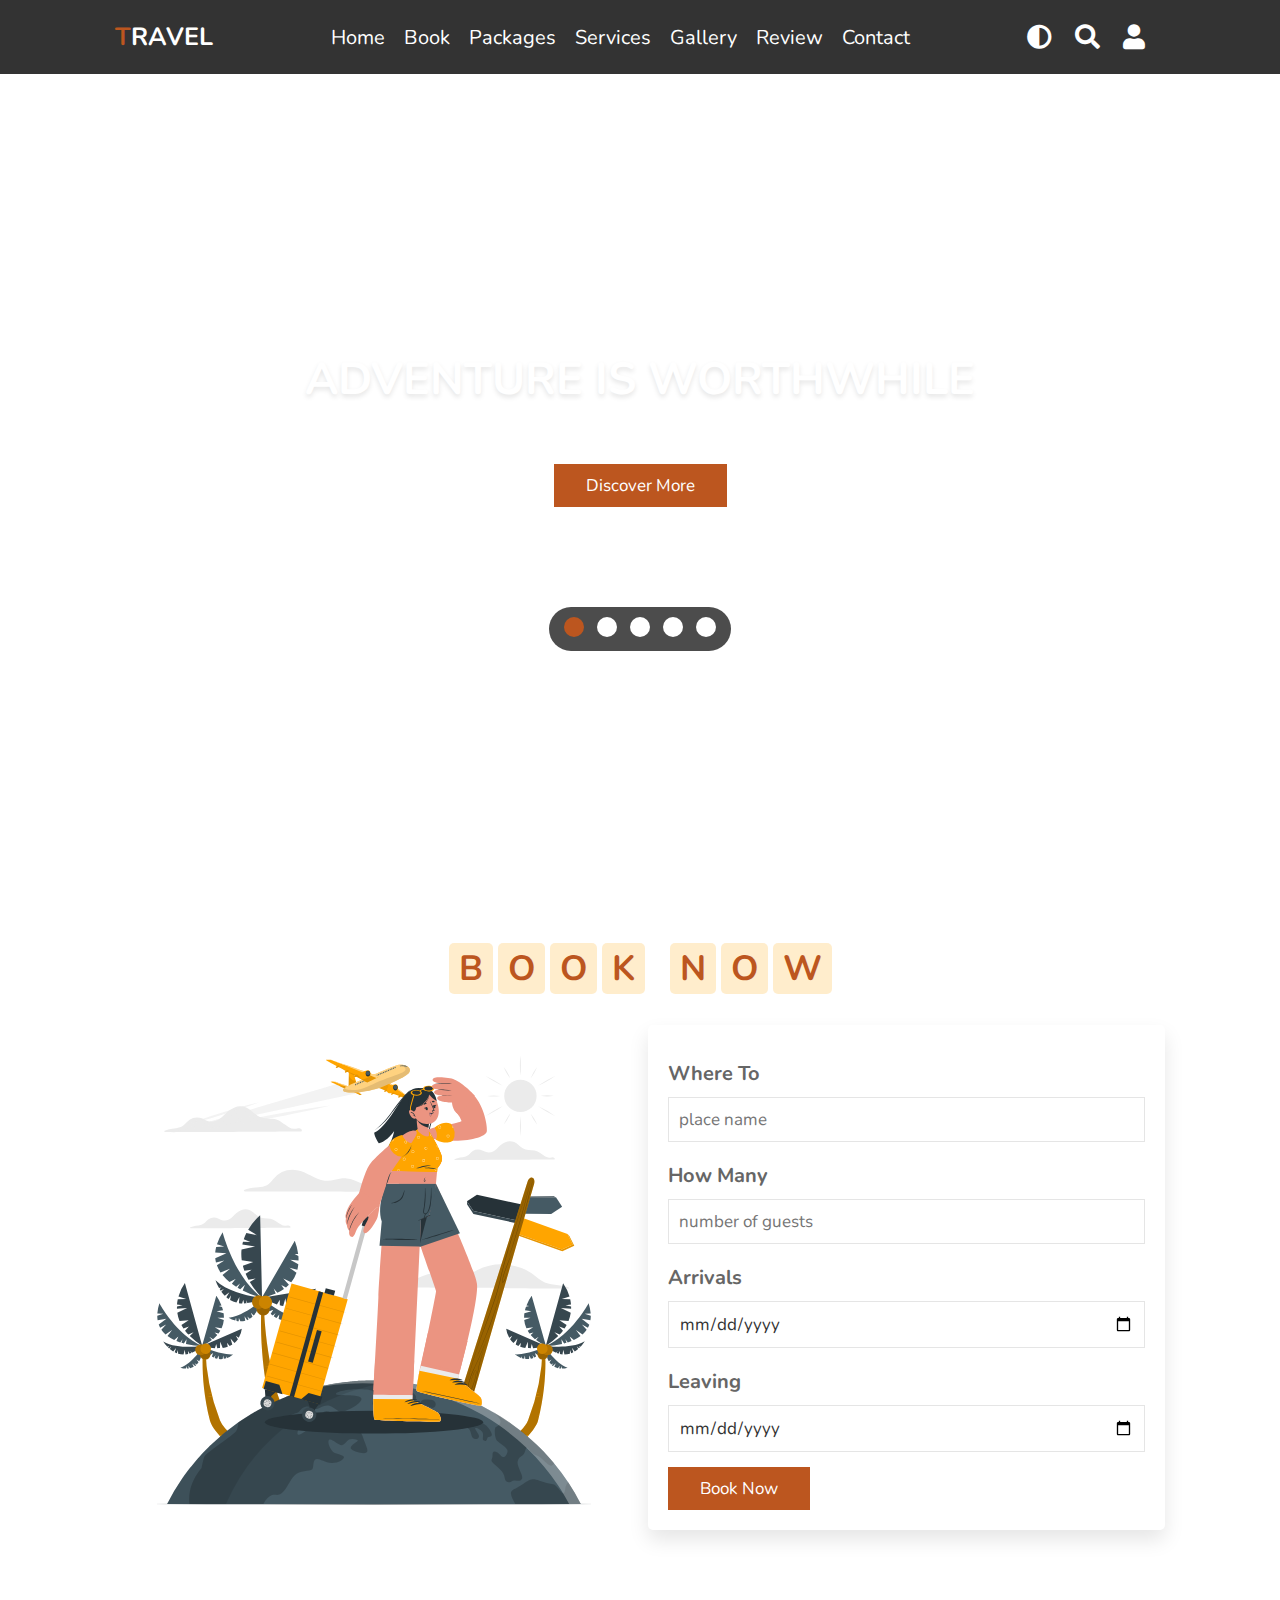
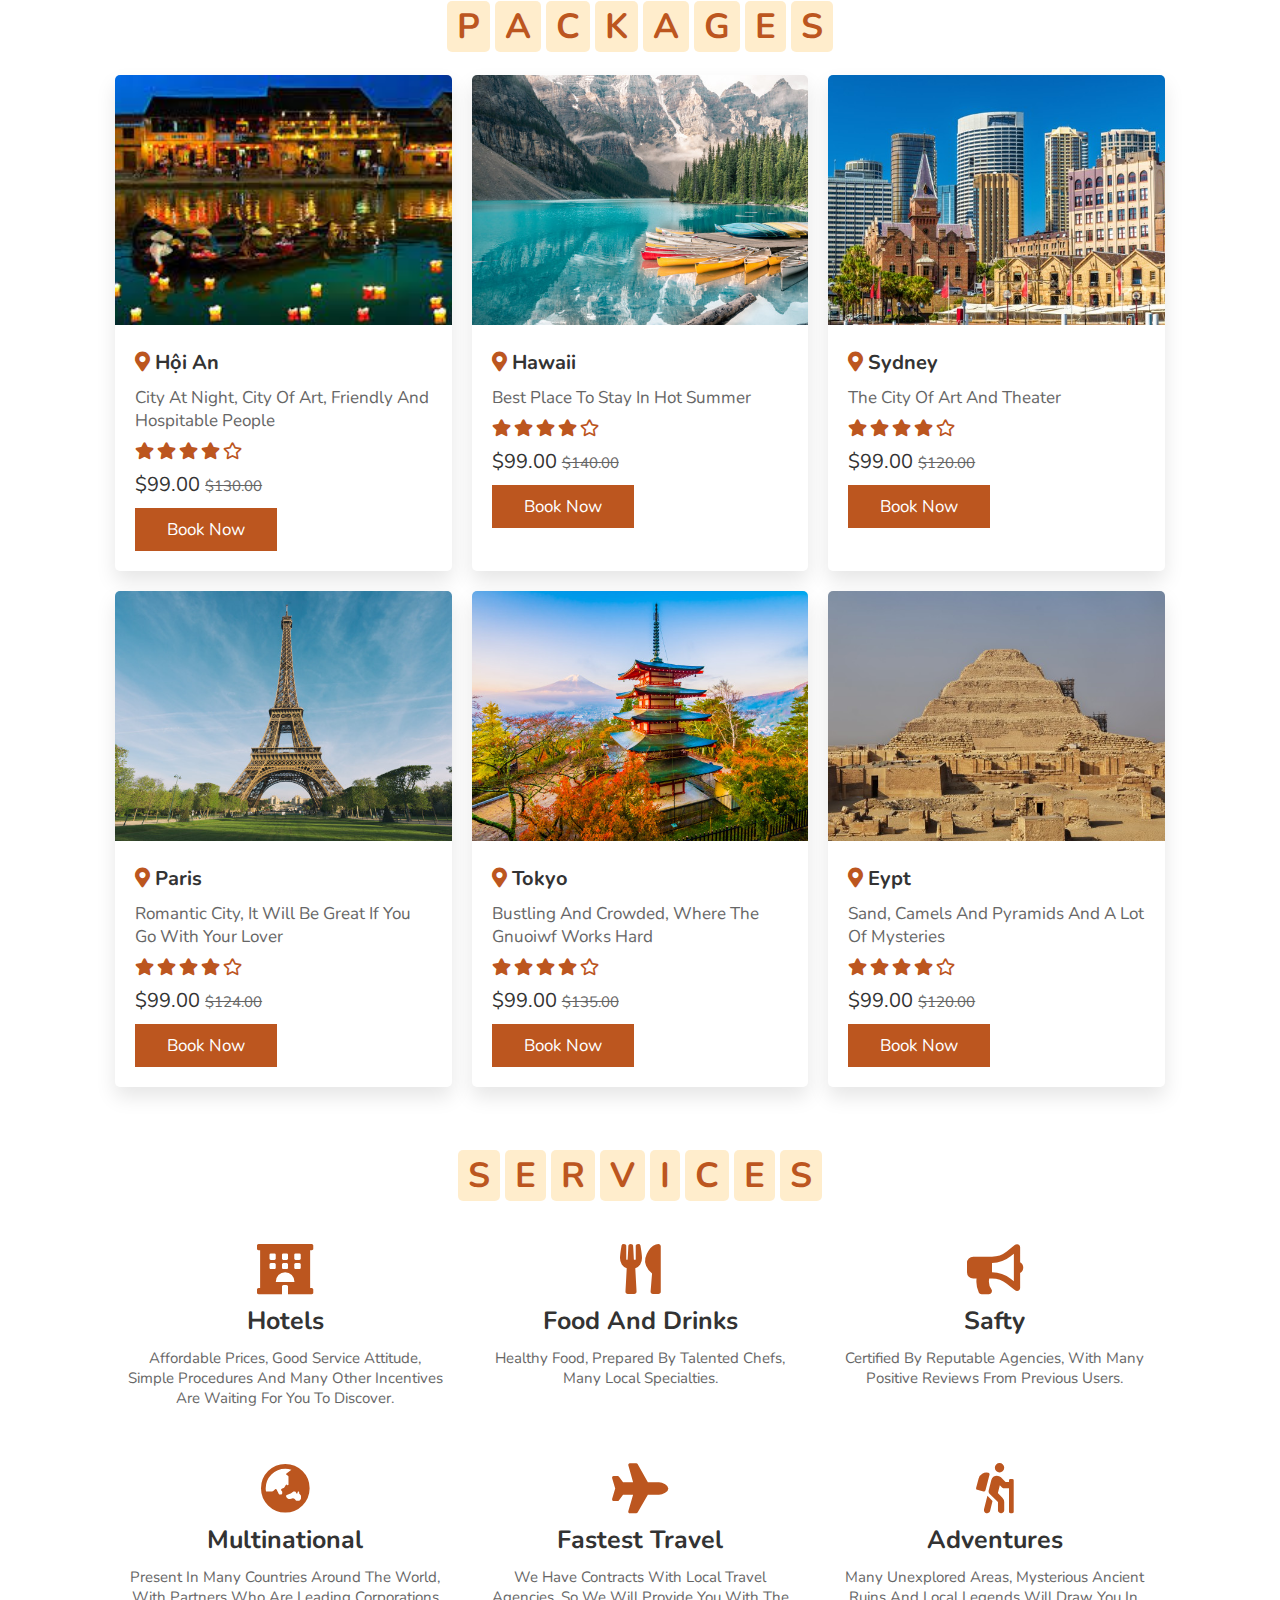
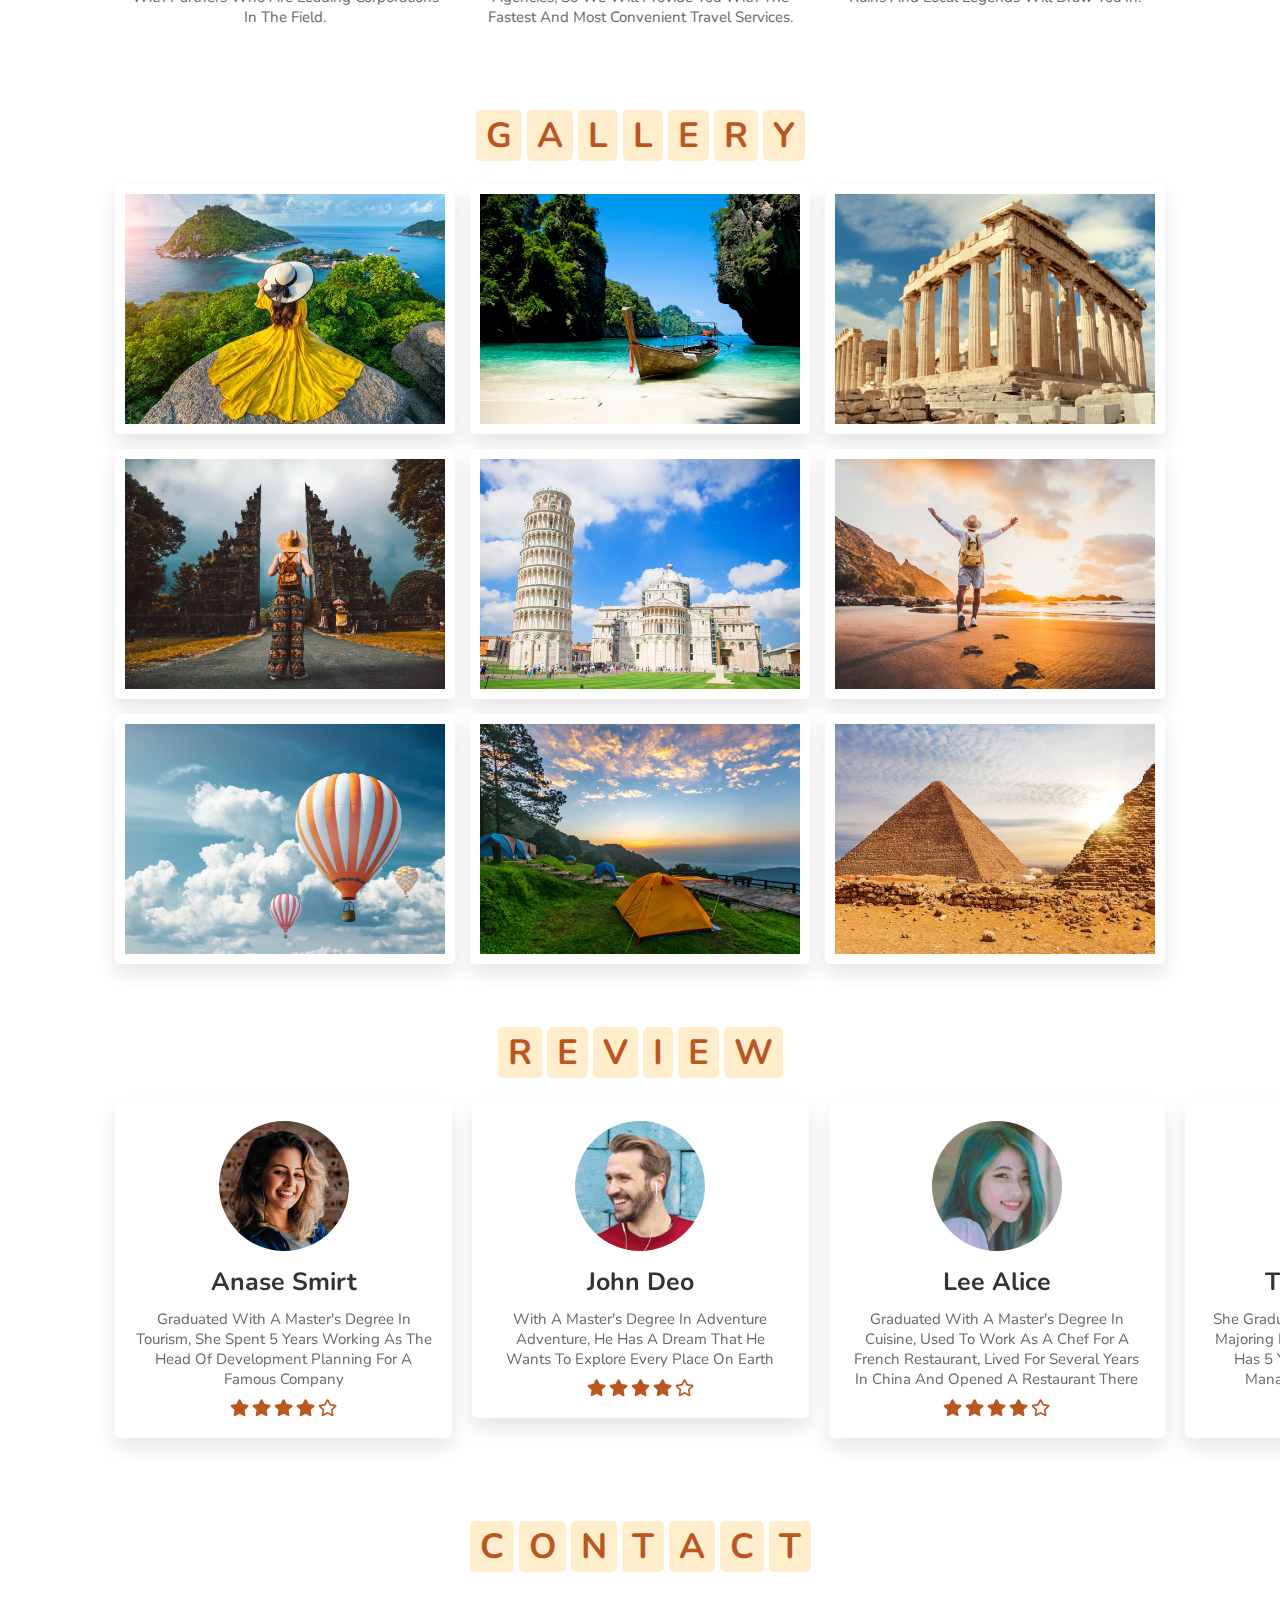
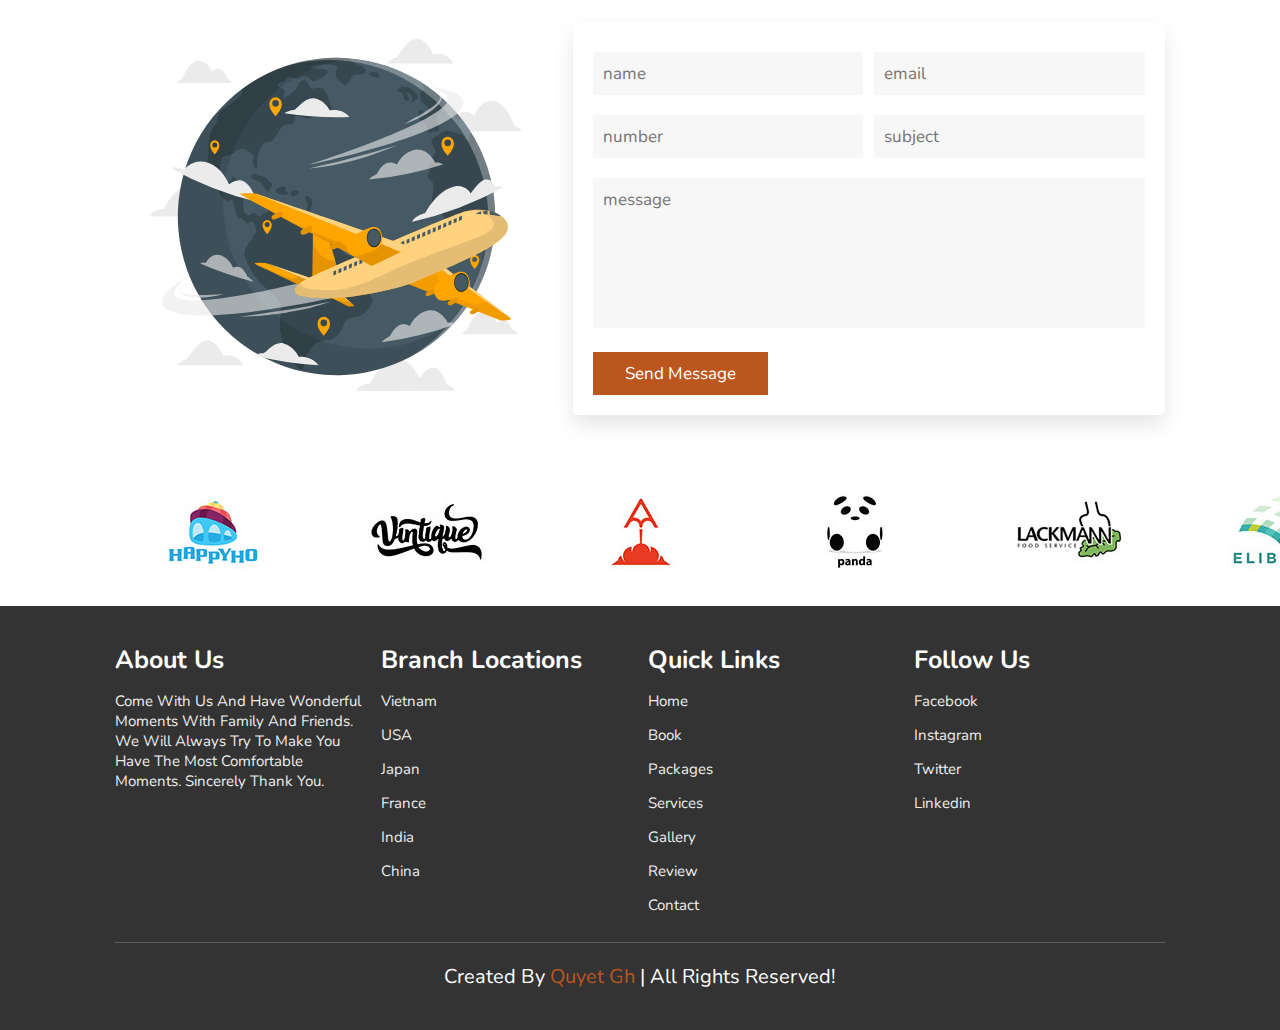
==== index.html @ eeeed0f1 "hoan thanh project" ====
<!DOCTYPE html>
<html lang="en">

<head>
    <meta charset="UTF-8">
    <meta name="viewport" content="width=device-width, initial-scale=1.0">
    <title> tour and travel website </title>
    <link rel="stylesheet" href="https://unpkg.com/swiper/swiper-bundle.min.css" />

    <!-- font awesome cdn link  -->
    <link rel="stylesheet" href="https://cdnjs.cloudflare.com/ajax/libs/font-awesome/5.15.3/css/all.min.css">

    <!-- custom css file link  -->
    <link rel="stylesheet" href="style.css">

</head>

<body>

    <!-- header section starts  -->

    <header>

        <div id="menu-bar" class="fas fa-bars"></div>

        <a href="#" class="logo"><span>T</span>ravel</a>

        <nav class="navbar">
            <a href="#home">home</a>
            <a href="#book">book</a>
            <a href="#packages">packages</a>
            <a href="#services">services</a>
            <a href="#gallery">gallery</a>
            <a href="#review">review</a>
            <a href="#contact">contact</a>
        </nav>

        <div class="icons">
            <i class="fas fa-adjust" id="theme-btn"></i>
            <i class="fas fa-search" id="search-btn"></i>
            <i class="fas fa-user" id="login-btn"></i>
        </div>

        <form action="" class="search-bar-container">
            <input type="search" id="search-bar" placeholder="search here...">
            <label for="search-bar" class="fas fa-search"></label>
        </form>

    </header>

    <!-- header section ends -->

    <!-- login form container  -->

    <div class="login-form-container">

        <i class="fas fa-times" id="form-close"></i>

        <form action="">
            <h3>login</h3>
            <input type="email" class="box" placeholder="enter your email">
            <input type="password" class="box" placeholder="enter your password">
            <input type="submit" value="login now" class="btn">
            <input type="checkbox" id="remember">
            <label for="remember">remember me</label>
            <p>forget password? <a href="#">click here</a></p>
            <p>don't have and account? <a href="#">register now</a></p>
        </form>

    </div>

    <!-- home section starts  -->

    <section class="home" id="home">

        <div class="content">
            <h3>adventure is worthwhile</h3>
            <p>dicover new places with us, adventure awaits</p>
            <a href="#" class="btn">discover more</a>
        </div>

        <div class="controls">
            <span class="vid-btn active" data-src="images/vid-1.mp4"></span>
            <span class="vid-btn" data-src="images/vid-2.mp4"></span>
            <span class="vid-btn" data-src="images/vid-3.mp4"></span>
            <span class="vid-btn" data-src="images/vid-4.mp4"></span>
            <span class="vid-btn" data-src="images/vid-5.mp4"></span>
        </div>

        <div class="video-container">
            <video src="images/vid-1.mp4" id="video-slider" loop autoplay muted></video>
        </div>

    </section>

    <!-- home section ends -->

    <!-- book section starts  -->

    <section class="book" id="book">

        <h1 class="heading">
            <span>b</span>
            <span>o</span>
            <span>o</span>
            <span>k</span>
            <span class="space"></span>
            <span>n</span>
            <span>o</span>
            <span>w</span>
        </h1>

        <div class="row">

            <div class="image">
                <img src="images/book-img.svg" alt="">
            </div>

            <form action="">
                <div class="inputBox">
                    <h3>where to</h3>
                    <input type="text" placeholder="place name">
                </div>
                <div class="inputBox">
                    <h3>how many</h3>
                    <input type="number" placeholder="number of guests">
                </div>
                <div class="inputBox">
                    <h3>arrivals</h3>
                    <input type="date">
                </div>
                <div class="inputBox">
                    <h3>leaving</h3>
                    <input type="date">
                </div>
                <input type="submit" class="btn" value="book now">
            </form>

        </div>

    </section>

    <!-- book section ends -->

    <!-- packages section starts  -->

    <section class="packages" id="packages">

        <h1 class="heading">
            <span>p</span>
            <span>a</span>
            <span>c</span>
            <span>k</span>
            <span>a</span>
            <span>g</span>
            <span>e</span>
            <span>s</span>
        </h1>

        <div class="box-container">

            <div class="box">
                <img src="images/pic_1.jpeg" alt="">
                <div class="content">
                    <h3> <i class="fas fa-map-marker-alt"></i> hội an </h3>
                    <p>city at night, city of art, friendly and hospitable people</p>
                    <div class="stars">
                        <i class="fas fa-star"></i>
                        <i class="fas fa-star"></i>
                        <i class="fas fa-star"></i>
                        <i class="fas fa-star"></i>
                        <i class="far fa-star"></i>
                    </div>
                    <div class="price"> $99.00 <span>$130.00</span> </div>
                    <a href="#" class="btn">book now</a>
                </div>
            </div>

            <div class="box">
                <img src="images/p-2.jpg" alt="">
                <div class="content">
                    <h3> <i class="fas fa-map-marker-alt"></i> hawaii </h3>
                    <p>Best place to stay in hot summer</p>
                    <div class="stars">
                        <i class="fas fa-star"></i>
                        <i class="fas fa-star"></i>
                        <i class="fas fa-star"></i>
                        <i class="fas fa-star"></i>
                        <i class="far fa-star"></i>
                    </div>
                    <div class="price"> $99.00 <span>$140.00</span> </div>
                    <a href="#" class="btn">book now</a>
                </div>
            </div>

            <div class="box">
                <img src="images/p-3.jpg" alt="">
                <div class="content">
                    <h3> <i class="fas fa-map-marker-alt"></i> sydney </h3>
                    <p>the city of art and theater</p>
                    <div class="stars">
                        <i class="fas fa-star"></i>
                        <i class="fas fa-star"></i>
                        <i class="fas fa-star"></i>
                        <i class="fas fa-star"></i>
                        <i class="far fa-star"></i>
                    </div>
                    <div class="price"> $99.00 <span>$120.00</span> </div>
                    <a href="#" class="btn">book now</a>
                </div>
            </div>

            <div class="box">
                <img src="images/p-4.jpg" alt="">
                <div class="content">
                    <h3> <i class="fas fa-map-marker-alt"></i> paris </h3>
                    <p>romantic city, it will be great if you go with your lover</p>
                    <div class="stars">
                        <i class="fas fa-star"></i>
                        <i class="fas fa-star"></i>
                        <i class="fas fa-star"></i>
                        <i class="fas fa-star"></i>
                        <i class="far fa-star"></i>
                    </div>
                    <div class="price"> $99.00 <span>$124.00</span> </div>
                    <a href="#" class="btn">book now</a>
                </div>
            </div>

            <div class="box">
                <img src="images/p-5.jpg" alt="">
                <div class="content">
                    <h3> <i class="fas fa-map-marker-alt"></i> tokyo </h3>
                    <p>Bustling and crowded, where the gnuoiwf works hard</p>
                    <div class="stars">
                        <i class="fas fa-star"></i>
                        <i class="fas fa-star"></i>
                        <i class="fas fa-star"></i>
                        <i class="fas fa-star"></i>
                        <i class="far fa-star"></i>
                    </div>
                    <div class="price"> $99.00 <span>$135.00</span> </div>
                    <a href="#" class="btn">book now</a>
                </div>
            </div>

            <div class="box">
                <img src="images/p-6.jpg" alt="">
                <div class="content">
                    <h3> <i class="fas fa-map-marker-alt"></i> eypt </h3>
                    <p>sand, camels and pyramids and a lot of mysteries</p>
                    <div class="stars">
                        <i class="fas fa-star"></i>
                        <i class="fas fa-star"></i>
                        <i class="fas fa-star"></i>
                        <i class="fas fa-star"></i>
                        <i class="far fa-star"></i>
                    </div>
                    <div class="price"> $99.00 <span>$120.00</span> </div>
                    <a href="#" class="btn">book now</a>
                </div>
            </div>

        </div>

    </section>

    <!-- packages section ends -->

    <!-- services section starts  -->

    <section class="services" id="services">

        <h1 class="heading">
            <span>s</span>
            <span>e</span>
            <span>r</span>
            <span>v</span>
            <span>i</span>
            <span>c</span>
            <span>e</span>
            <span>s</span>
        </h1>

        <div class="box-container">

            <div class="box">
                <i class="fas fa-hotel"></i>
                <h3>hotels</h3>
                <p>Affordable prices, good service attitude, simple procedures and many other incentives are waiting for
                    you to discover.</p>
            </div>
            <div class="box">
                <i class="fas fa-utensils"></i>
                <h3>food and drinks</h3>
                <p>healthy food, prepared by talented chefs, many local specialties.</p>
            </div>
            <div class="box">
                <i class="fas fa-bullhorn"></i>
                <h3>safty</h3>
                <p>Certified by reputable agencies, with many positive reviews from previous users.</p>
            </div>
            <div class="box">
                <i class="fas fa-globe-asia"></i>
                <h3>multinational</h3>
                <p>present in many countries around the world, with partners who are leading corporations in the field.
                </p>
            </div>
            <div class="box">
                <i class="fas fa-plane"></i>
                <h3>fastest travel</h3>
                <p>We have contracts with local travel agencies, so we will provide you with the fastest and most
                    convenient travel services.</p>
            </div>
            <div class="box">
                <i class="fas fa-hiking"></i>
                <h3>adventures</h3>
                <p>Many unexplored areas, mysterious ancient ruins and local legends will draw you in.</p>
            </div>

        </div>

    </section>

    <!-- services section ends -->

    <!-- gallery section starts  -->

    <section class="gallery" id="gallery">

        <h1 class="heading">
            <span>g</span>
            <span>a</span>
            <span>l</span>
            <span>l</span>
            <span>e</span>
            <span>r</span>
            <span>y</span>
        </h1>

        <div class="box-container">

            <div class="box">
                <img src="images/g-1.jpg" alt="">
                <div class="content">
                    <h3>amazing places</h3>
                    <p>Come with us and go to the end of the world.</p>
                    <a href="#" class="btn">see more</a>
                </div>
            </div>
            <div class="box">
                <img src="images/g-2.jpg" alt="">
                <div class="content">
                    <h3>amazing places</h3>
                    <p>Come with us and go to the end of the world.</p>
                    <a href="#" class="btn">see more</a>
                </div>
            </div>
            <div class="box">
                <img src="images/g-3.jpg" alt="">
                <div class="content">
                    <h3>amazing places</h3>
                    <p>Come with us and go to the end of the world.</p>
                    <a href="#" class="btn">see more</a>
                </div>
            </div>
            <div class="box">
                <img src="images/g-4.jpg" alt="">
                <div class="content">
                    <h3>amazing places</h3>
                    <p>Come with us and go to the end of the world.</p>
                    <a href="#" class="btn">see more</a>
                </div>
            </div>
            <div class="box">
                <img src="images/g-5.jpg" alt="">
                <div class="content">
                    <h3>amazing places</h3>
                    <p>Come with us and go to the end of the world.</p>
                    <a href="#" class="btn">see more</a>
                </div>
            </div>
            <div class="box">
                <img src="images/g-6.jpg" alt="">
                <div class="content">
                    <h3>amazing places</h3>
                    <p>Come with us and go to the end of the world.</p>
                    <a href="#" class="btn">see more</a>
                </div>
            </div>
            <div class="box">
                <img src="images/g-7.jpg" alt="">
                <div class="content">
                    <h3>amazing places</h3>
                    <p>Come with us and go to the end of the world.</p>
                    <a href="#" class="btn">see more</a>
                </div>
            </div>
            <div class="box">
                <img src="images/g-8.jpg" alt="">
                <div class="content">
                    <h3>amazing places</h3>
                    <p>Come with us and go to the end of the world.</p>
                    <a href="#" class="btn">see more</a>
                </div>
            </div>
            <div class="box">
                <img src="images/g-9.jpg" alt="">
                <div class="content">
                    <h3>amazing places</h3>
                    <p>Come with us and go to the end of the world.</p>
                    <a href="#" class="btn">see more</a>
                </div>
            </div>

        </div>

    </section>

    <!-- gallery section ends -->

    <!-- review section starts  -->

    <section class="review" id="review">

        <h1 class="heading">
            <span>r</span>
            <span>e</span>
            <span>v</span>
            <span>i</span>
            <span>e</span>
            <span>w</span>
        </h1>

        <div class="swiper-container review-slider">

            <div class="swiper-wrapper">
                <!-- test card -->

                <!-- test card -->
                <div class="swiper-slide">
                    <div class="box">
                        <img src="images/pic1.png" alt="">
                        <h3>anase smirt</h3>
                        <p>Graduated with a master's degree in tourism, she spent 5 years working as the head of
                            development planning for a famous company</p>
                        <div class="stars">
                            <i class="fas fa-star"></i>
                            <i class="fas fa-star"></i>
                            <i class="fas fa-star"></i>
                            <i class="fas fa-star"></i>
                            <i class="far fa-star"></i>
                        </div>
                    </div>
                </div>
                <div class="swiper-slide">
                    <div class="box">
                        <img src="images/pic2.png" alt="">
                        <h3>john deo</h3>
                        <p>With a master's degree in adventure adventure, he has a dream that he wants to explore every
                            place on earth</p>
                        <div class="stars">
                            <i class="fas fa-star"></i>
                            <i class="fas fa-star"></i>
                            <i class="fas fa-star"></i>
                            <i class="fas fa-star"></i>
                            <i class="far fa-star"></i>
                        </div>
                    </div>
                </div>
                <div class="swiper-slide">
                    <div class="box">
                        <img src="images/pic3.png" alt="">
                        <h3>lee alice</h3>
                        <p>graduated with a master's degree in cuisine, used to work as a chef for a French restaurant,
                            lived for several years in China and opened a restaurant there</p>
                        <div class="stars">
                            <i class="fas fa-star"></i>
                            <i class="fas fa-star"></i>
                            <i class="fas fa-star"></i>
                            <i class="fas fa-star"></i>
                            <i class="far fa-star"></i>
                        </div>
                    </div>
                </div>
                <div class="swiper-slide">
                    <div class="box">
                        <img src="images/pic4.png" alt="">
                        <h3>tom hiddeston</h3>
                        <p>She graduated from Princeton University, majoring in business administration, and has 5 years
                            of experience in event management and management</p>
                        <div class="stars">
                            <i class="fas fa-star"></i>
                            <i class="fas fa-star"></i>
                            <i class="fas fa-star"></i>
                            <i class="fas fa-star"></i>
                            <i class="far fa-star"></i>
                        </div>
                    </div>
                </div>

            </div>

        </div>

    </section>

    <!-- review section ends -->

    <!-- contact section starts  -->

    <section class="contact" id="contact">

        <h1 class="heading">
            <span>c</span>
            <span>o</span>
            <span>n</span>
            <span>t</span>
            <span>a</span>
            <span>c</span>
            <span>t</span>
        </h1>

        <div class="row">

            <div class="image">
                <img src="images/contact-img.svg" alt="">
            </div>

            <form action="">
                <div class="inputBox">
                    <input type="text" placeholder="name">
                    <input type="email" placeholder="email">
                </div>
                <div class="inputBox">
                    <input type="number" placeholder="number">
                    <input type="text" placeholder="subject">
                </div>
                <textarea placeholder="message" name="" id="" cols="30" rows="10"></textarea>
                <input type="submit" class="btn" value="send message">
            </form>

        </div>

    </section>

    <!-- contact section ends -->

    <!-- brand section  -->
    <section class="brand-container">

        <div class="swiper-container brand-slider">
            <div class="swiper-wrapper">
                <div class="swiper-slide"><img src="images/1.jpg" alt=""></div>
                <div class="swiper-slide"><img src="images/2.jpg" alt=""></div>
                <div class="swiper-slide"><img src="images/3.jpg" alt=""></div>
                <div class="swiper-slide"><img src="images/4.jpg" alt=""></div>
                <div class="swiper-slide"><img src="images/5.jpg" alt=""></div>
                <div class="swiper-slide"><img src="images/6.jpg" alt=""></div>
            </div>
        </div>

    </section>

    <!-- footer section  -->

    <section class="footer">

        <div class="box-container">

            <div class="box">
                <h3>about us</h3>
                <p>Come with us and have wonderful moments with family and friends. We will always try to make you have
                    the most comfortable moments. Sincerely thank you.</p>
            </div>
            <div class="box">
                <h3>branch locations</h3>
                <a href="#">vietnam</a>
                <a href="#">USA</a>
                <a href="#">japan</a>
                <a href="#">france</a>
                <a href="#">india</a>
                <a href="#">china</a>
            </div>
            <div class="box">
                <h3>quick links</h3>
                <a href="#">home</a>
                <a href="#">book</a>
                <a href="#">packages</a>
                <a href="#">services</a>
                <a href="#">gallery</a>
                <a href="#">review</a>
                <a href="#">contact</a>
            </div>
            <div class="box">
                <h3>follow us</h3>
                <a href="#">facebook</a>
                <a href="#">instagram</a>
                <a href="#">twitter</a>
                <a href="#">linkedin</a>
            </div>

        </div>

        <h1 class="credit"> created by <span> quyet gh </span> | all rights reserved! </h1>

    </section>

    <script src="https://unpkg.com/swiper/swiper-bundle.min.js"></script>

    <!-- custom js file link  -->
    <script src="app.js"></script>

</body>

</html>
---- style.css ----
@import url('https://fonts.googleapis.com/css2?family=Nunito:wght@200;300;400;600;700&display=swap');

:root {
  --colorBc: #bc561f;
  --background: #fff;
  --colorFont: #333;
}

.light-mode {
  --colorBc: #580b43;
  --colorFont: rgb(12, 9, 9);
  --background: hsla(339, 8%, 51%, 0.765);
}

h3,
p {
  color: var(--colorFont);
}

* {
  font-family: 'Nunito', sans-serif;
  margin: 0;
  padding: 0;
  box-sizing: border-box;
  text-transform: capitalize;
  outline: none;
  border: none;
  text-decoration: none;
  transition: all .2s linear;
}

*::selection {
  background: var(--colorBc);
  color: #fff;
}

html {
  background: var(--background);
  font-size: 62.5%;
  overflow-x: hidden;
  scroll-padding-top: 6rem;
  scroll-behavior: smooth;
}

section {
  padding: 2rem 9%;
  background: var(--background);
}

.heading {
  background: var(--background);
  text-align: center;
  padding: 2.5rem 0
}

.heading span {
  font-size: 3.5rem;
  background: rgba(255, 165, 0, .2);
  color: var(--colorBc);
  border-radius: .5rem;
  padding: .2rem 1rem;
}

.heading span.space {
  background: none;
}

.btn {
  display: inline-block;
  margin-top: 1rem;
  background: var(--colorBc);
  color: #fff;
  padding: .8rem 3rem;
  border: .2rem solid var(--colorBc);
  cursor: pointer;
  font-size: 1.7rem;
}

.btn:hover {
  background: rgba(255, 165, 0, .2);
  color: var(--colorBc);
}

header {
  position: fixed;
  top: 0;
  left: 0;
  right: 0;
  background: #333;
  z-index: 1000;
  display: flex;
  align-items: center;
  justify-content: space-between;
  padding: 2rem 9%;
}

header .logo {
  font-size: 2.5rem;
  font-weight: bolder;
  color: #fff;
  text-transform: uppercase;
}

header .logo span {
  color: var(--colorBc);
}

header .navbar a {
  color: #fff;
  font-size: 2rem;
  margin: 0 .8rem;
}

header .navbar a:hover {
  color: var(--colorBc);
}

header .icons i {
  font-size: 2.5rem;
  color: #fff;
  cursor: pointer;
  margin-right: 2rem;
}

header .icons i:hover {
  color: var(--colorBc);
}

header .search-bar-container {
  position: absolute;
  top: 100%;
  left: 0;
  right: 0;
  padding: 1.5rem 2rem;
  background: #333;
  border-top: .1rem solid rgba(255, 255, 255, .2);
  display: flex;
  align-items: center;
  z-index: 1001;
  clip-path: polygon(0 0, 100% 0, 100% 0, 0 0);
}

header .search-bar-container.active {
  clip-path: polygon(0 0, 100% 0, 100% 100%, 0 100%);
}

header .search-bar-container #search-bar {
  width: 100%;
  padding: 1rem;
  text-transform: none;
  color: #333;
  font-size: 1.7rem;
  border-radius: .5rem;
}

header .search-bar-container label {
  color: #fff;
  cursor: pointer;
  font-size: 3rem;
  margin-left: 1.5rem;
}

header .search-bar-container label:hover {
  color: var(--colorBc);
}

.login-form-container {
  position: fixed;
  top: -120%;
  left: 0;
  z-index: 10000;
  min-height: 100vh;
  width: 100%;
  background: rgba(0, 0, 0, .7);
  display: flex;
  align-items: center;
  justify-content: center;
}

.login-form-container.active {
  top: 0;
}

.login-form-container form {
  margin: 2rem;
  padding: 1.5rem 2rem;
  border-radius: .5rem;
  background: #fff;
  width: 50rem;
}

.login-form-container form h3 {
  font-size: 3rem;
  color: #444;
  text-transform: uppercase;
  text-align: center;
  padding: 1rem 0;
}

.login-form-container form .box {
  width: 100%;
  padding: 1rem;
  font-size: 1.7rem;
  color: #333;
  margin: .6rem 0;
  border: .1rem solid rgba(0, 0, 0, .3);
  text-transform: none;
}

.login-form-container form .box:focus {
  border-color: var(--colorBc);
  ;
}

.login-form-container form #remember {
  margin: 2rem 0;
}

.login-form-container form label {
  font-size: 1.5rem;
}

.login-form-container form .btn {
  display: block;
  width: 100%;
}

.login-form-container form p {
  padding: .5rem 0;
  font-size: 1.5rem;
  color: #666;
}

.login-form-container form p a {
  color: var(--colorBc);
}

.login-form-container form p a:hover {
  color: #333;
  text-decoration: underline;
}

.login-form-container #form-close {
  position: absolute;
  top: 2rem;
  right: 3rem;
  font-size: 5rem;
  color: #fff;
  cursor: pointer;
}

#menu-bar {
  color: #fff;
  border: .1rem solid #fff;
  border-radius: .5rem;
  font-size: 3rem;
  padding: .5rem 1.2rem;
  cursor: pointer;
  display: none;
}

.home {
  min-height: 100vh;
  display: flex;
  align-items: center;
  justify-content: center;
  flex-flow: column;
  position: relative;
  z-index: 0;
}

.home .content {
  text-align: center;
}

.home .content h3 {
  font-size: 4.5rem;
  color: #fff;
  text-transform: uppercase;
  text-shadow: 0 .3rem .5rem rgba(0, 0, 0, .1);
}

.home .content p {
  font-size: 2.5rem;
  color: #fff;
  padding: .5rem 0;
}

.home .video-container video {
  position: absolute;
  top: 0;
  left: 0;
  z-index: -1;
  height: 100%;
  width: 100%;
  object-fit: cover;
}

.home .controls {
  padding: 1rem;
  border-radius: 5rem;
  background: rgba(0, 0, 0, .7);
  position: relative;
  top: 10rem;
}

.home .controls .vid-btn {
  height: 2rem;
  width: 2rem;
  display: inline-block;
  border-radius: 50%;
  background: #fff;
  cursor: pointer;
  margin: 0 .5rem;
}

.home .controls .vid-btn.active {
  background: var(--colorBc);
}

.book .row {
  display: flex;
  flex-wrap: wrap;
  gap: 1.5rem;
  align-items: center;
}

.book .row .image {
  flex: 1 1 40rem;
}

.book .row .image img {
  width: 100%;
}

.book .row form {
  flex: 1 1 40rem;
  padding: 2rem;
  box-shadow: 0 1rem 2rem rgba(0, 0, 0, .1);
  border-radius: .5rem;
}

.book .row form .inputBox {
  background: var(--background_input);
  padding: .5rem 0;
}

.book .row form .inputBox input {
  width: 100%;
  padding: 1rem;
  border: .1rem solid rgba(0, 0, 0, .1);
  font-size: 1.7rem;
  color: #333;
  text-transform: none;
}

.book .row form .inputBox h3 {
  font-size: 2rem;
  padding: 1rem 0;
  color: #666;
}

.packages .box-container {
  display: flex;
  flex-wrap: wrap;
  gap: 2rem;
}

.packages .box-container .box {
  flex: 1 1 30rem;
  border-radius: .5rem;
  overflow: hidden;
  box-shadow: 0 1rem 2rem rgba(0, 0, 0, .1);
}

.packages .box-container .box img {
  height: 25rem;
  width: 100%;
  object-fit: cover;
}

.packages .box-container .box .content {
  padding: 2rem;
}

.packages .box-container .box .content h3 {
  font-size: 2rem;
  color: #333;
}

.packages .box-container .box .content h3 i {
  color: var(--colorBc);
}

.packages .box-container .box .content p {
  font-size: 1.7rem;
  color: #666;
  padding: 1rem 0;
}

.packages .box-container .box .content .stars i {
  font-size: 1.7rem;
  color: var(--colorBc);
}

.packages .box-container .box .content .price {
  font-size: 2rem;
  color: #333;
  padding-top: 1rem;
}

.packages .box-container .box .content .price span {
  color: #666;
  font-size: 1.5rem;
  text-decoration: line-through;
}

.services .box-container {
  display: flex;
  flex-wrap: wrap;
  gap: 1.5rem;
}

.services .box-container .box {
  flex: 1 1 30rem;
  border-radius: .5rem;
  padding: 1rem;
  text-align: center;
}

.services .box-container .box i {
  padding: 1rem;
  font-size: 5rem;
  color: var(--colorBc);
}

.services .box-container .box h3 {
  font-size: 2.5rem;
  color: #333;
}

.services .box-container .box p {
  font-size: 1.5rem;
  color: #666;
  padding: 1rem 0;
}

.services .box-container .box:hover {
  box-shadow: 0 1rem 2rem rgba(0, 0, 0, .1);
}

.gallery .box-container {
  display: flex;
  flex-wrap: wrap;
  gap: 1.5rem;
}

.gallery .box-container .box {
  overflow: hidden;
  box-shadow: 0 1rem 2rem rgba(0, 0, 0, .1);
  border: 1rem solid #fff;
  border-radius: .5rem;
  flex: 1 1 30rem;
  height: 25rem;
  position: relative;
}

.gallery .box-container .box img {
  height: 100%;
  width: 100%;
  object-fit: cover;
}

.gallery .box-container .box .content {
  position: absolute;
  top: -100%;
  left: 0;
  height: 100%;
  width: 100%;
  text-align: center;
  background: rgba(0, 0, 0, .7);
  padding: 2rem;
  padding-top: 5rem;
}

.gallery .box-container .box:hover .content {
  top: 0;
}

.gallery .box-container .box .content h3 {
  font-size: 2.5rem;
  color: var(--colorBc);
}

.gallery .box-container .box .content p {
  font-size: 1.5rem;
  color: #eee;
  padding: .5rem 0;
}

.review .review-slider {
  padding-bottom: 2rem;
}

.review .box {
  padding: 2rem;
  text-align: center;
  box-shadow: 0 1rem 2rem rgba(0, 0, 0, .1);
  border-radius: .5rem;
}

.review .box img {
  height: 13rem;
  width: 13rem;
  border-radius: 50%;
  object-fit: cover;
  margin-bottom: 1rem;
}

.review .box h3 {
  color: #333;
  font-size: 2.5rem;
}

.review .box p {
  color: #666;
  font-size: 1.5rem;
  padding: 1rem 0;
}

.review .box .stars i {
  color: var(--colorBc);
  font-size: 1.7rem;
}

.contact .row {
  display: flex;
  flex-wrap: wrap;
  gap: 1.5rem;
  align-items: center;
}

.contact .row .image {
  flex: 1 1 35rem;
}

.contact .row .image img {
  width: 100%;
}

.contact .row form {
  flex: 1 1 50rem;
  padding: 2rem;
  box-shadow: 0 1rem 2rem rgba(0, 0, 0, .1);
  border-radius: .5rem;
}

.contact .row form .inputBox {
  display: flex;
  flex-wrap: wrap;
  justify-content: space-between;
}

.contact .row form .inputBox input,
.contact .row form textarea {
  width: 49%;
  margin: 1rem 0;
  padding: 1rem;
  font-size: 1.7rem;
  color: #333;
  background: #f7f7f7;
  text-transform: none;
}

.contact .row form textarea {
  height: 15rem;
  resize: none;
  width: 100%;
}

.brand-container {
  text-align: center;
}

.footer {
  background: #333;
}

.footer .box-container {
  display: flex;
  flex-wrap: wrap;
  gap: 1.5rem;
}

.footer .box-container .box {
  padding: 1rem 0;
  flex: 1 1 25rem;
}

.footer .box-container .box h3 {
  font-size: 2.5rem;
  padding: .7rem 0;
  color: #fff;
}

.footer .box-container .box p {
  font-size: 1.5rem;
  padding: .7rem 0;
  color: #eee;
}

.footer .box-container .box a {
  display: block;
  font-size: 1.5rem;
  padding: .7rem 0;
  color: #eee;
}

.footer .box-container .box a:hover {
  color: var(--colorBc);
  text-decoration: underline;
}

.footer .credit {
  text-align: center;
  padding: 2rem 1rem;
  margin-top: 1rem;
  font-size: 2rem;
  font-weight: normal;
  color: #fff;
  border-top: .1rem solid rgba(255, 255, 255, .2);
}

.footer .credit span {
  color: var(--colorBc);
}


/* media queries  */

@media (max-width:1200px) {

  html {
    font-size: 55%;
  }

}

@media (max-width:991px) {

  header {
    padding: 2rem;
  }

  section {
    padding: 2rem;
  }

}

@media (max-width:768px) {

  #menu-bar {
    display: initial;
  }

  header .navbar {
    position: absolute;
    top: 100%;
    right: 0;
    left: 0;
    background: #333;
    border-top: .1rem solid rgba(255, 255, 255, .2);
    padding: 1rem 2rem;
    clip-path: polygon(0 0, 100% 0, 100% 0, 0 0);
  }

  header .navbar.active {
    clip-path: polygon(0 0, 100% 0, 100% 100%, 0 100%);
  }

  header .navbar a {
    display: block;
    border-radius: .5rem;
    padding: 1.5rem;
    margin: 1.5rem 0;
    background: #222;
  }

}

@media (max-width:450px) {

  html {
    font-size: 50%;
  }

  .heading span {
    font-size: 2.5rem;
  }

  .contact .row form .inputBox input {
    width: 100%;
  }

}

/* test card */

/* test card */
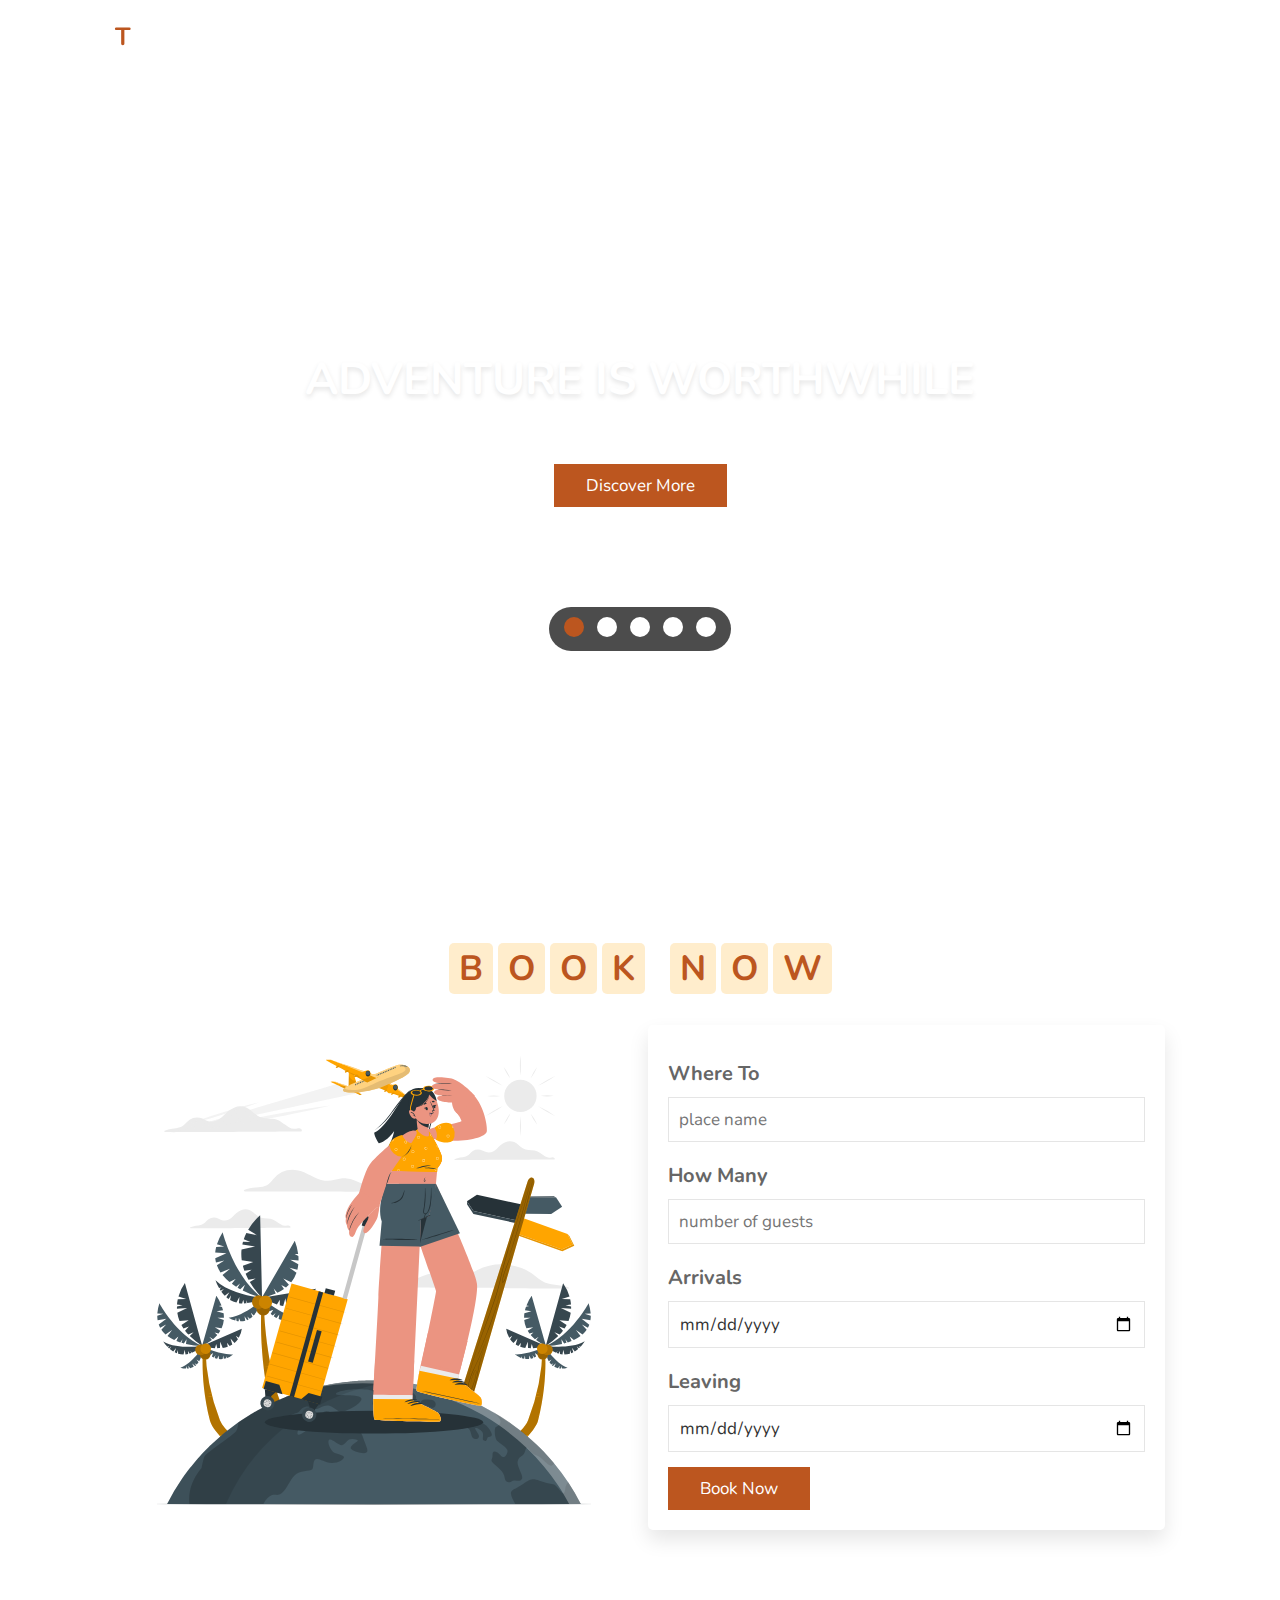
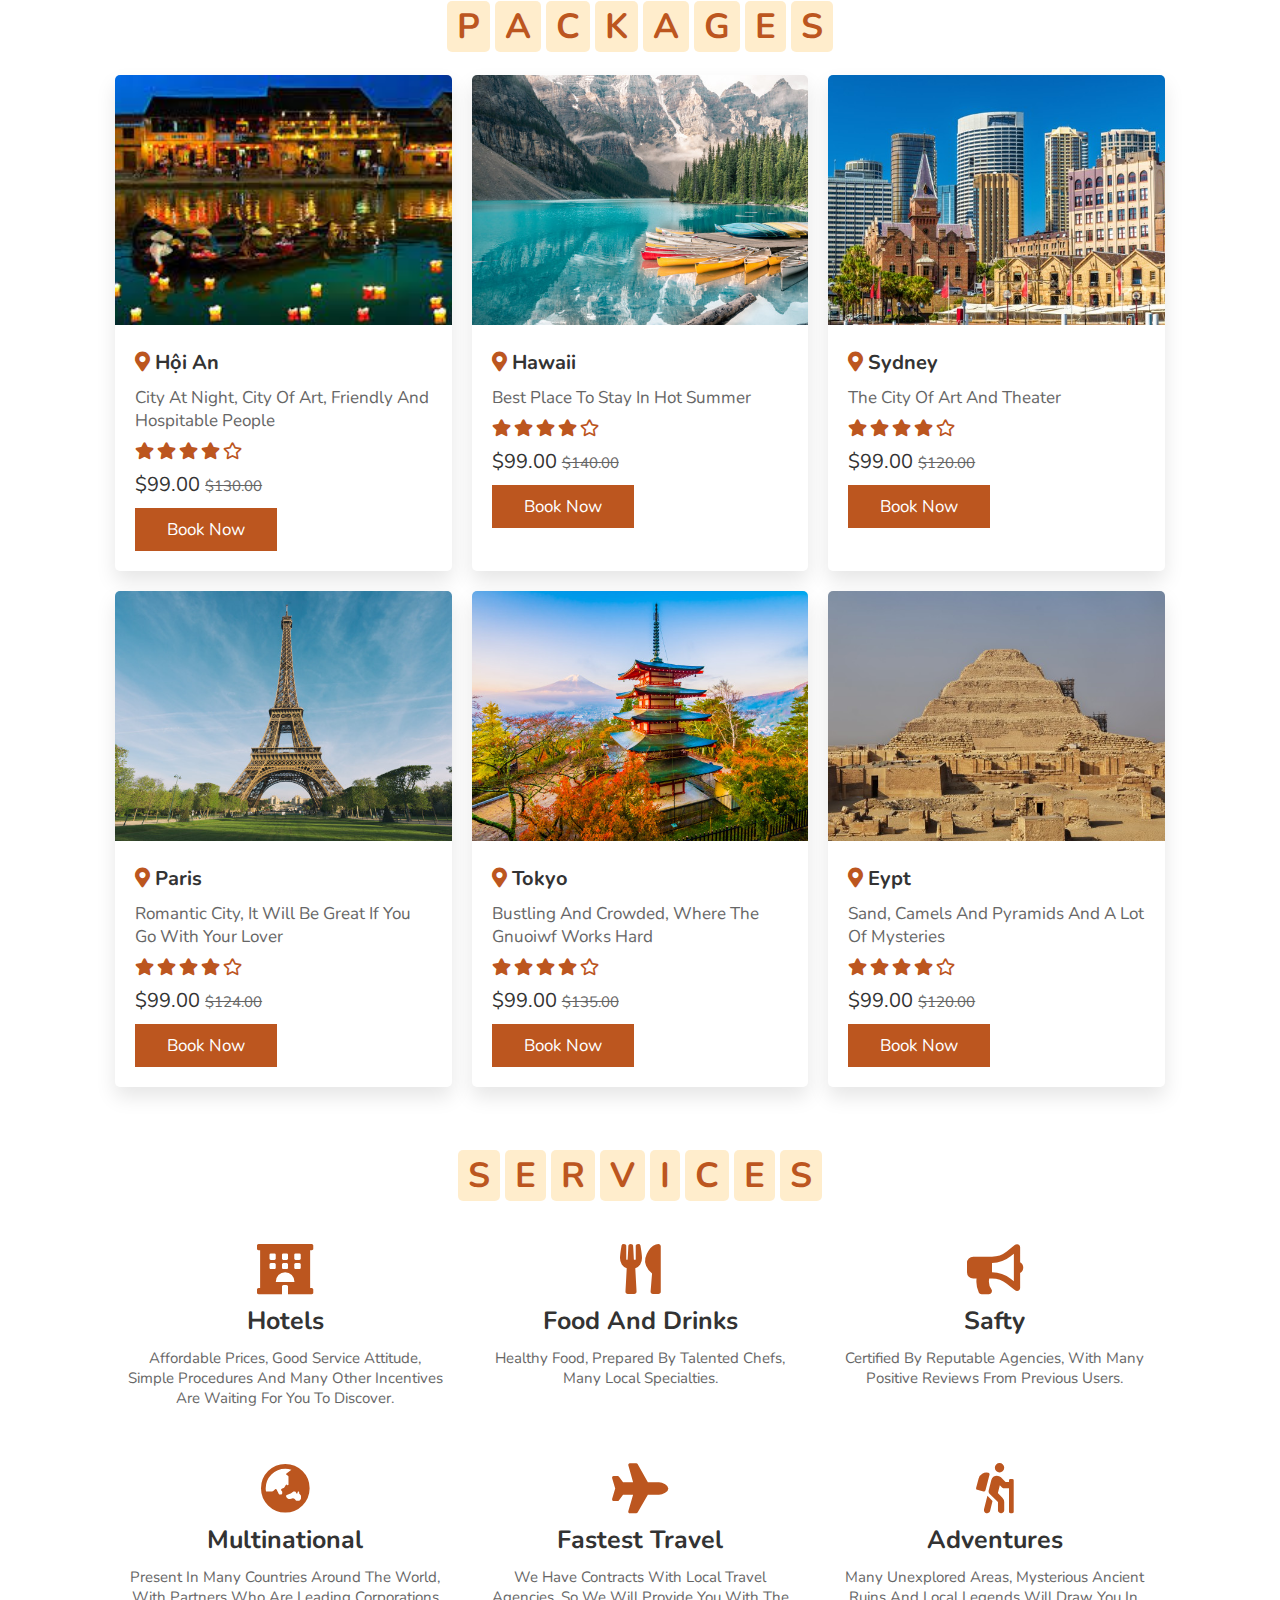
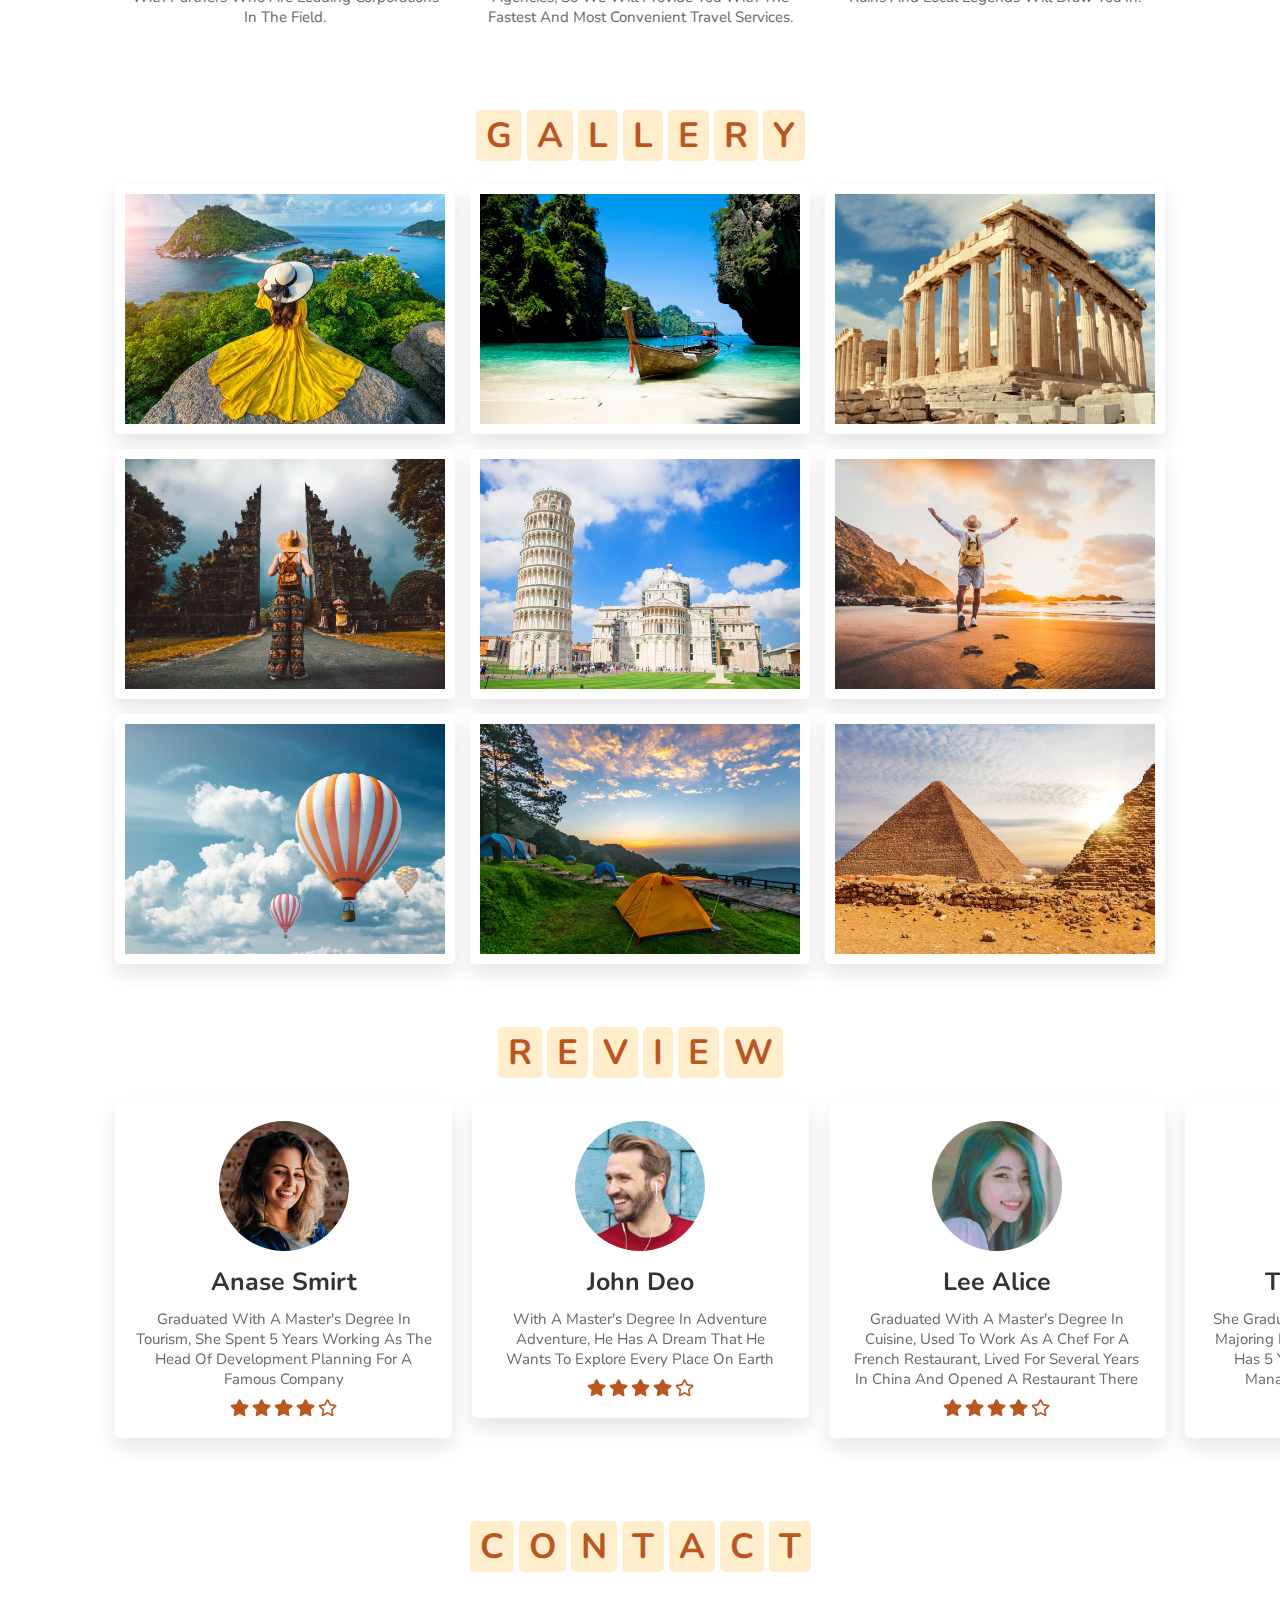
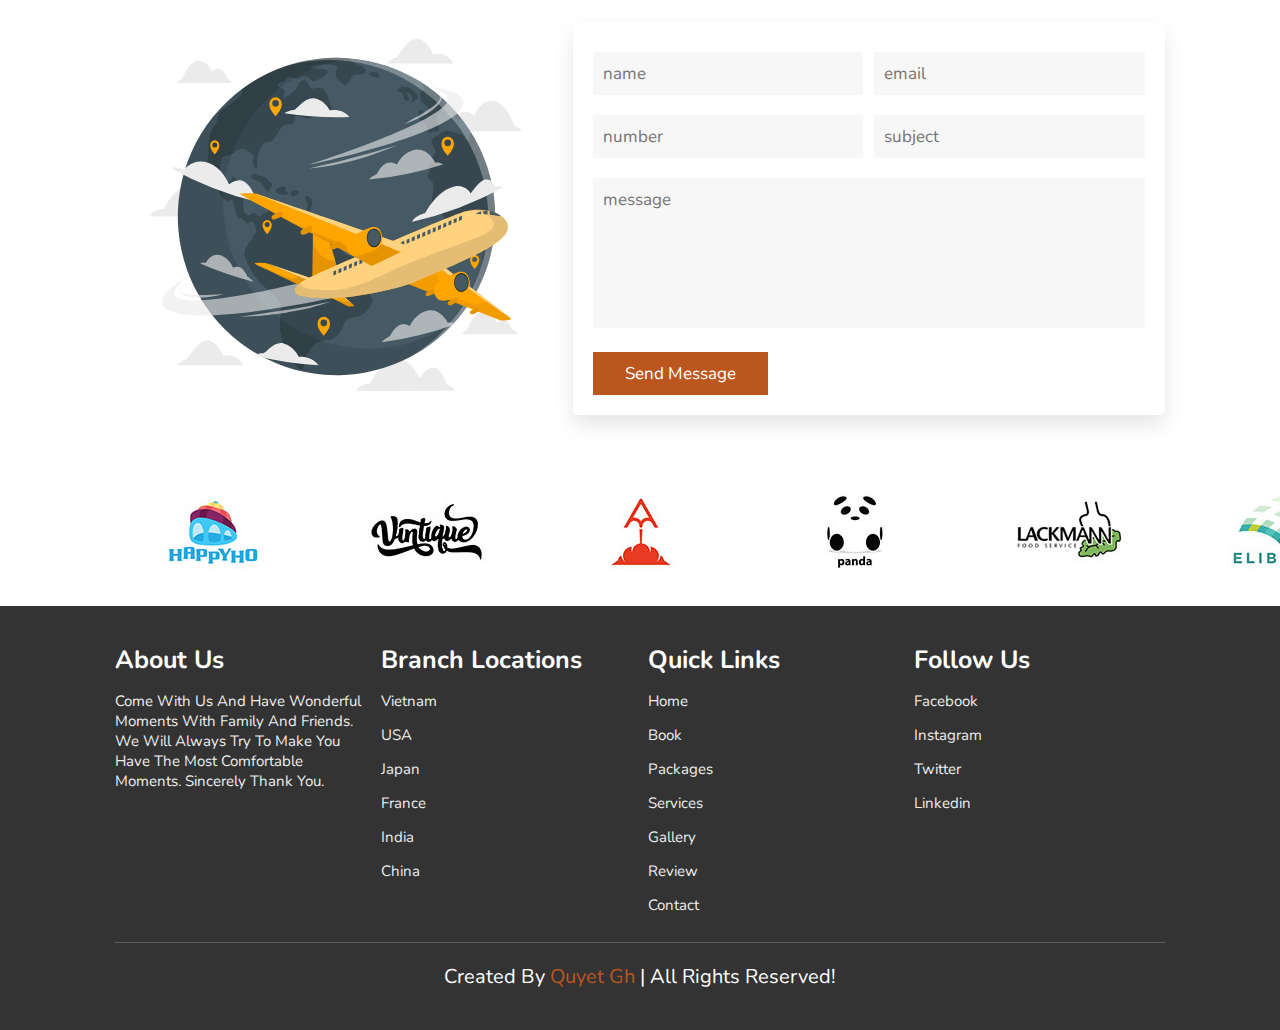
==== commit fff9d73c: "scrolll" ====
--- a/index.html
+++ b/index.html
@@ -5,6 +5,8 @@
     <meta charset="UTF-8">
     <meta name="viewport" content="width=device-width, initial-scale=1.0">
     <title> tour and travel website </title>
+    <link rel="icon" type="image/x-icon"
+        href="https://cdn.pixabay.com/photo/2017/02/18/14/10/letters-2077277_960_720.png">
     <link rel="stylesheet" href="https://unpkg.com/swiper/swiper-bundle.min.css" />
 
     <!-- font awesome cdn link  -->
@@ -19,7 +21,7 @@
 
     <!-- header section starts  -->
 
-    <header>
+    <header id="header">
 
         <div id="menu-bar" class="fas fa-bars"></div>
 
@@ -80,6 +82,7 @@
         </div>
 
         <div class="controls">
+            <!-- <span class="vid-btn active" data-src="Video của Davis Arenas từ Pexels: https://www.pexels.com/vi-vn/video/bi-n-dan-ba-nh-ng-dam-may-di-d-o-11652129/"></span> -->
             <span class="vid-btn active" data-src="images/vid-1.mp4"></span>
             <span class="vid-btn" data-src="images/vid-2.mp4"></span>
             <span class="vid-btn" data-src="images/vid-3.mp4"></span>
--- a/style.css
+++ b/style.css
@@ -105,6 +105,16 @@
   color: var(--colorBc);
 }
 
+header {
+  background: none;
+  /* opacity: 0.1; */
+}
+
+.header-black {
+  background: #333;
+  transition: 0.4;
+}
+
 header .navbar a {
   color: #fff;
   font-size: 2rem;
